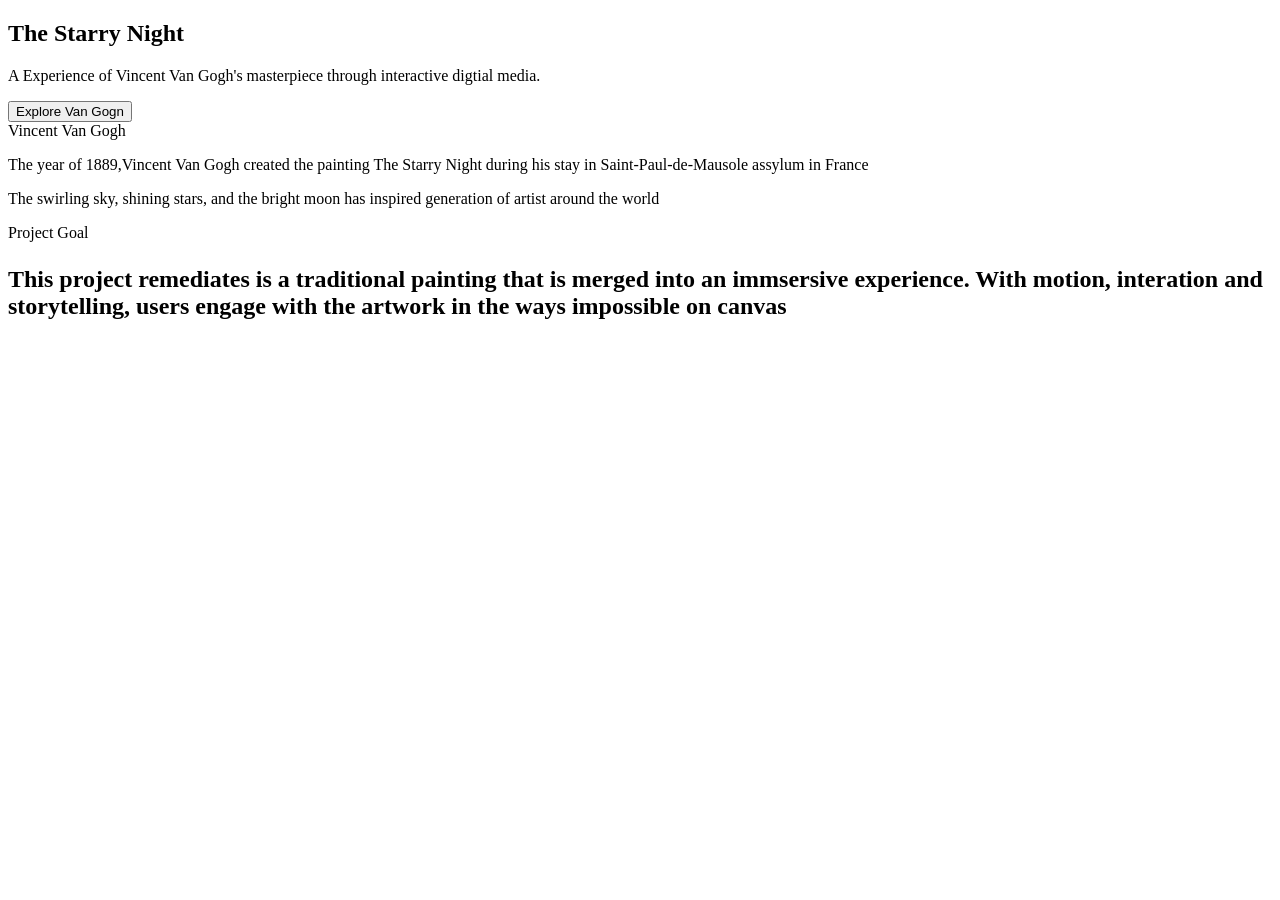
==== Art.html @ a3300505 "Create Art.html with initial content and structure Fixed HTML structure and corrected typos in text." ====
<!Doctype html>
<html lang=en">
<head>
    <meta charset="UTF-8">
    <meta name="viewpoint" content="width=device-width, initial-scale=1.0>
    <title>The Starry Night<title>
        <link rel = "stylesheet" href=Art.styles.css">
        <body>
            <div class="background"></div>
            <section class="hero">
                <h1> The Starry Night</h1>
                <p>
                    A Experience of Vincent Van Gogh's masterpiece
                    through interactive digtial media.
                </p>
                <button id = "quoteBtn">
                    Explore Van Gogn
                </botton>
                <div id ="quoteBox"></div>
            </section>
            <section class ="story"
            <h2> Vincent Van Gogh </h2>
            <p>
                The year of 1889,Vincent Van Gogh
                created the painting The Starry Night
                during his stay in Saint-Paul-de-Mausole
                assylum in France 
            </p>
            <p>
                The swirling sky, shining stars,
                and the bright moon has inspired
                generation of artist around the 
                world
            </p>
        </section>
        <section class="goal"
        <h2>Project Goal<h2>
            <p>
                This project remediates is a traditional 
                painting that is merged into an immsersive
                experience. With motion, interation and 
                storytelling, users engage with the 
                artwork in the ways impossible on canvas
            </p>
        </section>
        <script src="Art.script.js"></script>
    </body>
    </html>
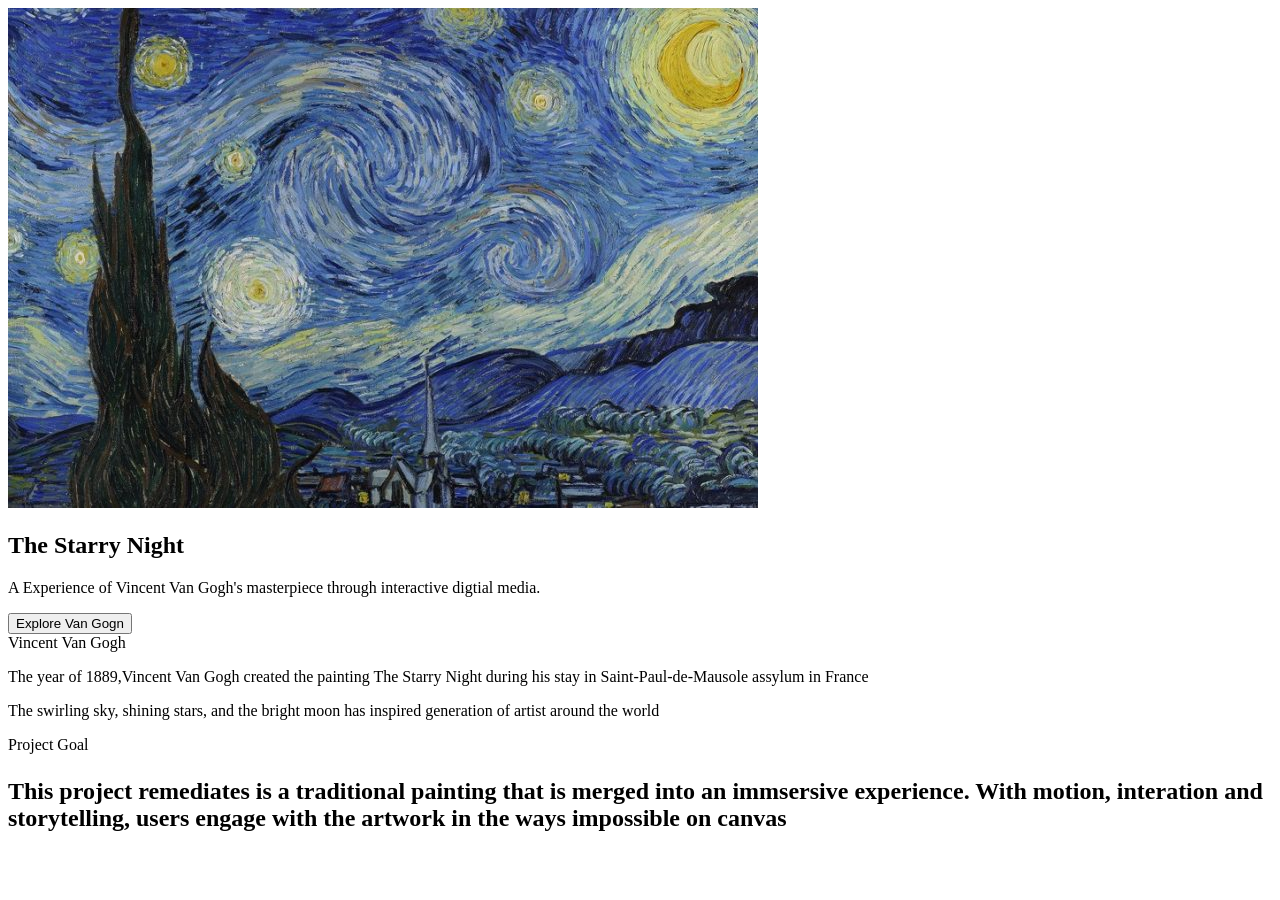
==== commit 54920db7: "Insert image for 'Starry Night' in Art.html Added an image of 'Starry Night' to the HTML file." ====
--- a/Art.html
+++ b/Art.html
@@ -5,6 +5,7 @@
     <meta name="viewpoint" content="width=device-width, initial-scale=1.0>
     <title>The Starry Night<title>
         <link rel = "stylesheet" href=Art.styles.css">
+         <img src="starry-night.jpg" alt="Starry Night">
         <body>
             <div class="background"></div>
             <section class="hero">
